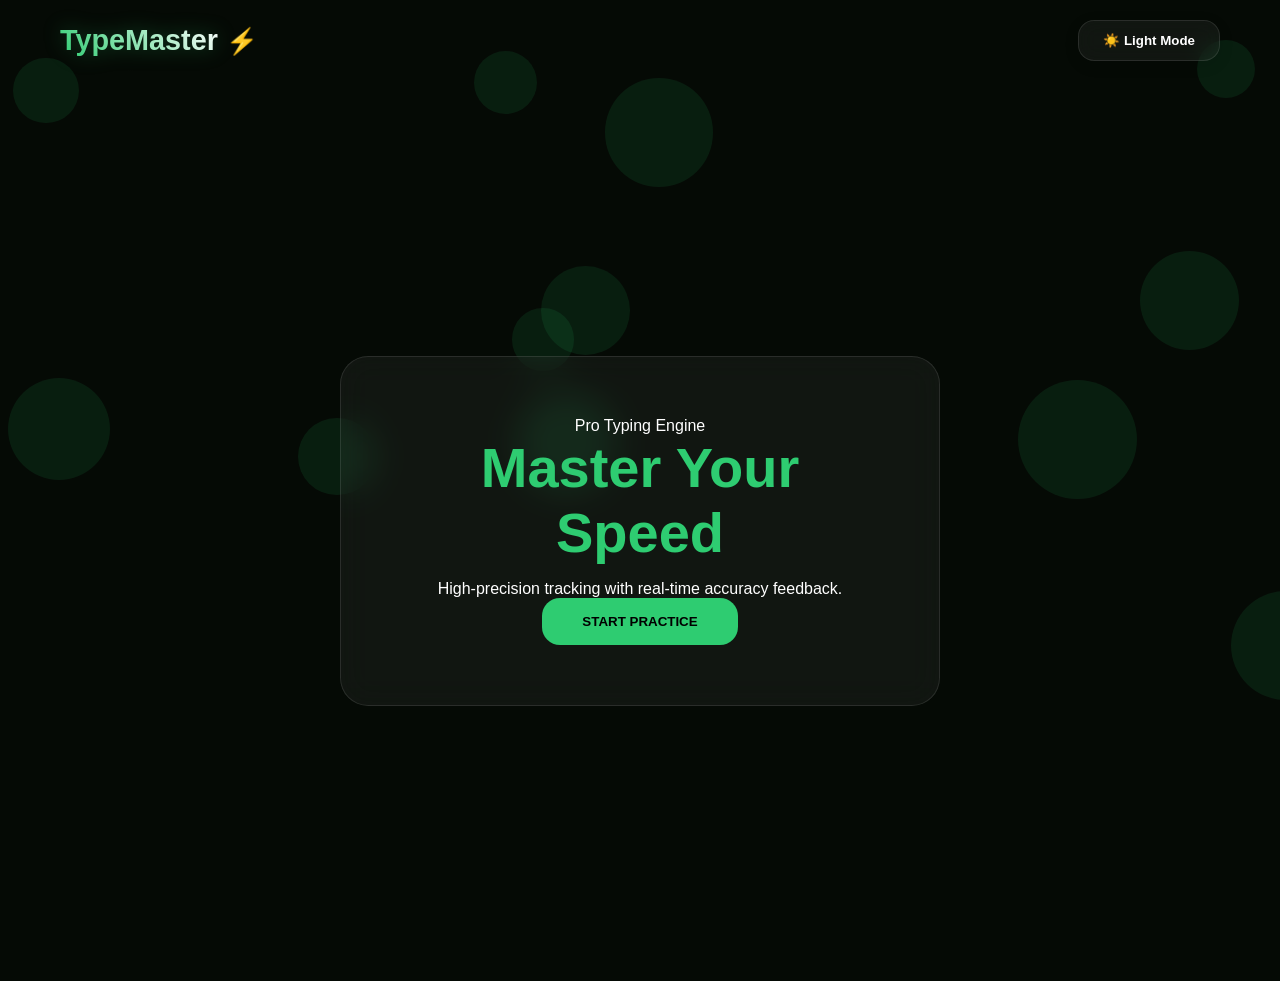
==== index.html @ 05d5cebd "Update index.html" ====
<!DOCTYPE html>
<html lang="en">
<head>
    <meta charset="UTF-8">
    <meta name="viewport" content="width=device-width, initial-scale=1.0">
    <title>TypeMaster | Pro Typing</title>
    <link rel="stylesheet" href="style.css">
</head>
<body class="dark-mode">
    <div class="bubble-container" id="bubbles"></div>

    <audio id="key-sound" src="https://cdn.pixabay.com/audio/2022/03/15/audio_731385a430.mp3"></audio>
    <audio id="success-sound" src="https://cdn.pixabay.com/audio/2021/08/04/audio_0625c1539c.mp3"></audio>

    <nav class="glass-nav">
        <div class="logo-container">
            <span class="logo-text">TypeMaster</span>
            <span class="logo-bolt">⚡</span>
        </div>
        <button id="theme-toggle" class="theme-btn-styled">☀️ Light Mode</button>
    </nav>

    <main id="dashboard" class="page active">
        <section class="hero-container">
            <div class="glass-card hero-card">
                <span class="badge">Pro Typing Engine</span>
                <h1>Master Your Speed</h1>
                <p>High-precision tracking with real-time accuracy feedback.</p>
                <button class="btn-primary" onclick="navigateTo('practice')">Start Practice</button>
            </div>
        </section>
    </main>

    <main id="practice" class="page">
        <div class="practice-container">
            <div class="stats-grid">
                <div class="glass-card stat-tile"><span class="label">TIME</span><span id="timer" class="value">0</span></div>
                <div class="glass-card stat-tile"><span class="label">WPM</span><span id="wpm" class="value">0</span></div>
                <div class="glass-card stat-tile"><span class="label">ACCURACY</span><span id="accuracy" class="value">100</span><small>%</small></div>
            </div>
            <div class="glass-card main-typing-box">
                <div id="text-display" class="sentence-display"></div>
                <div class="input-wrapper">
                    <input type="text" id="typing-input" placeholder="Type here and press Enter to finish..." autocomplete="off">
                </div>
            </div>
            <button class="btn-ghost" onclick="navigateTo('dashboard')">Exit to Dashboard</button>
        </div>
    </main>

    <div id="modal-overlay" class="modal hidden">
        <div class="glass-card modal-box">
            <h2>🏆 Performance</h2>
            <div id="final-results" class="results-content"></div>
            <button class="btn-primary" onclick="resetTest()">Try Again</button>
            <button class="btn-primary btn-alt" onclick="navigateTo('dashboard')">Back to Dashboard</button>
        </div>
    </div>

    <script src="script.js"></script>
</body>
</html>
---- style.css ----
/* --- THEME SYSTEM --- */
body.dark-mode {
    --bg: #050a05; --accent: #2ecc71; --text: #ffffff;
    --glass: rgba(255, 255, 255, 0.05); --glass-border: rgba(255, 255, 255, 0.1);
}
body.light-mode {
    --bg: #f8f9fa; --accent: #f39c12; --text: #2c3e50;
    --glass: rgba(0, 0, 0, 0.03); --glass-border: rgba(0, 0, 0, 0.08);
}

* { box-sizing: border-box; margin: 0; padding: 0; font-family: 'Inter', sans-serif; transition: 0.3s ease; }
body { background: var(--bg); color: var(--text); height: 100vh; overflow: hidden; }

/* --- CATCHY LOGO & NAV --- */
.glass-nav {
    display: flex;
    justify-content: space-between; /* This pushes logo left and button right */
    align-items: center;
    padding: 20px 60px;
    z-index: 100;
}

.logo-container {
    display: flex;
    align-items: center;
    gap: 8px;
    cursor: default;
}

.logo-text {
    font-size: 1.8rem;
    font-weight: 900;
    background: linear-gradient(45deg, var(--accent), #fff);
    -webkit-background-clip: text;
    -webkit-text-fill-color: transparent;
    filter: drop-shadow(0 0 10px rgba(46, 204, 113, 0.3));
}

.logo-bolt {
    font-size: 1.6rem;
    animation: bolt-glow 2s infinite alternate;
}

@keyframes bolt-glow {
    from { filter: drop-shadow(0 0 2px var(--accent)); transform: scale(1); }
    to { filter: drop-shadow(0 0 12px var(--accent)); transform: scale(1.1); }
}

/* --- THEME BUTTON --- */
.theme-btn-styled {
    background: var(--glass);
    backdrop-filter: blur(10px);
    border: 1px solid var(--glass-border);
    color: var(--text);
    padding: 12px 24px;
    border-radius: 16px;
    font-weight: 700;
    cursor: pointer;
    box-shadow: 0 4px 15px rgba(0,0,0,0.1);
}

.theme-btn-styled:hover { background: var(--glass-border); transform: translateY(-2px); }

/* --- REMAINING GLASSMOPHISM FEATURES (STAY AS IS) --- */
.glass-card { background: var(--glass); backdrop-filter: blur(16px); border: 1px solid var(--glass-border); border-radius: 28px; }
.hero-card { padding: 60px; text-align: center; max-width: 600px; }
.hero-card h1 { font-size: 3.5rem; color: var(--accent); margin-bottom: 15px; }

.page { display: none; height: 100%; width: 100%; align-items: center; justify-content: center; flex-direction: column; }
.page.active { display: flex; }

.practice-container { width: 90%; max-width: 850px; display: flex; flex-direction: column; gap: 24px; }
.stats-grid { display: grid; grid-template-columns: repeat(3, 1fr); gap: 20px; }
.stat-tile { padding: 24px; text-align: center; }
.stat-tile .value { font-size: 2.5rem; font-weight: 900; color: var(--accent); display: block; }

.main-typing-box { padding: 50px; text-align: center; }
.sentence-display { font-size: 1.8rem; margin-bottom: 30px; line-height: 1.4; }
#typing-input { width: 100%; background: rgba(255,255,255,0.05); border: 2px solid var(--glass-border); border-radius: 16px; padding: 18px; color: var(--text); font-size: 1.2rem; text-align: center; outline: none; }

/* Real-time highlighting */
.correct { color: var(--accent) !important; text-shadow: 0 0 8px var(--accent); }
.incorrect { color: #ff4757 !important; text-decoration: underline; background: rgba(255, 71, 87, 0.1); border-radius: 4px; }

.btn-primary { background: var(--accent); color: #000; padding: 16px 40px; border-radius: 18px; border: none; font-weight: 900; cursor: pointer; text-transform: uppercase; }
.btn-primary.btn-alt { background: transparent; border: 2px solid var(--accent); color: var(--text); margin-top: 10px; }
.btn-ghost { background: transparent; color: var(--sub-text); cursor: pointer; margin-top: 15px; }

.bubble { position: absolute; background: var(--accent); opacity: 0.1; border-radius: 50%; animation: float 15s infinite ease-in-out; }
@keyframes float { 0%, 100% { transform: translate(0, 0); } 50% { transform: translate(60px, -60px); } }

.modal { position: fixed; inset: 0; background: rgba(0,0,0,0.85); display: flex; align-items: center; justify-content: center; z-index: 1000; backdrop-filter: blur(12px); }
.hidden { display: none !important; }
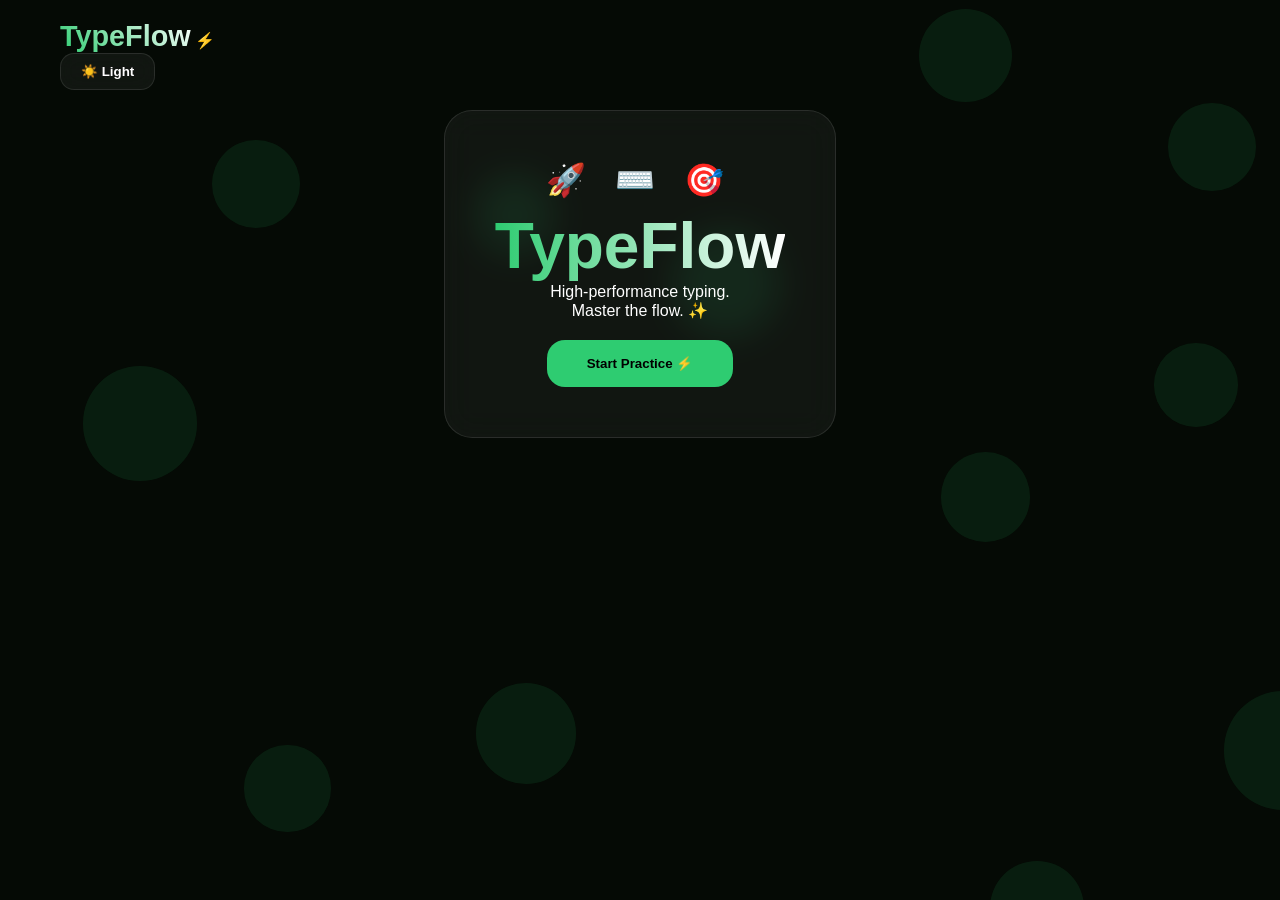
==== commit 622cd5b2: "Update index.html" ====
--- a/index.html
+++ b/index.html
@@ -2,59 +2,65 @@
 <html lang="en">
 <head>
     <meta charset="UTF-8">
-    <meta name="viewport" content="width=device-width, initial-scale=1.0">
-    <title>TypeMaster | Pro Typing</title>
+    <meta name="viewport" content="width=device-width, initial-scale=1.0, maximum-scale=1.0, user-scalable=no">
+    <title>TypeFlow | Responsive Edition</title>
     <link rel="stylesheet" href="style.css">
 </head>
 <body class="dark-mode">
     <div class="bubble-container" id="bubbles"></div>
 
-    <audio id="key-sound" src="https://cdn.pixabay.com/audio/2022/03/15/audio_731385a430.mp3"></audio>
-    <audio id="success-sound" src="https://cdn.pixabay.com/audio/2021/08/04/audio_0625c1539c.mp3"></audio>
-
     <nav class="glass-nav">
-        <div class="logo-container">
-            <span class="logo-text">TypeMaster</span>
-            <span class="logo-bolt">⚡</span>
+        <div class="nav-content">
+            <div class="logo-container">
+                <span class="logo-text">TypeFlow</span>
+                <span class="logo-bolt">⚡</span>
+            </div>
+            <button id="theme-toggle" class="theme-btn-styled">☀️ Light</button>
         </div>
-        <button id="theme-toggle" class="theme-btn-styled">☀️ Light Mode</button>
     </nav>
 
-    <main id="dashboard" class="page active">
-        <section class="hero-container">
-            <div class="glass-card hero-card">
-                <span class="badge">Pro Typing Engine</span>
-                <h1>Master Your Speed</h1>
-                <p>High-precision tracking with real-time accuracy feedback.</p>
-                <button class="btn-primary" onclick="navigateTo('practice')">Start Practice</button>
+    <div class="main-wrapper">
+        <main id="dashboard" class="page active">
+            <div class="hero-card glass-card">
+                <div class="hero-emoji-top">🚀 ⌨️ 🎯</div>
+                <h1 class="gradient-text">TypeFlow</h1>
+                <p class="hero-desc">High-performance typing. <br class="mobile-break"> Master the flow. ✨</p>
+                <button class="btn-primary pulse" onclick="navigateTo('practice')">Start Practice ⚡</button>
             </div>
-        </section>
-    </main>
+        </main>
 
-    <main id="practice" class="page">
-        <div class="practice-container">
-            <div class="stats-grid">
-                <div class="glass-card stat-tile"><span class="label">TIME</span><span id="timer" class="value">0</span></div>
-                <div class="glass-card stat-tile"><span class="label">WPM</span><span id="wpm" class="value">0</span></div>
-                <div class="glass-card stat-tile"><span class="label">ACCURACY</span><span id="accuracy" class="value">100</span><small>%</small></div>
-            </div>
-            <div class="glass-card main-typing-box">
-                <div id="text-display" class="sentence-display"></div>
-                <div class="input-wrapper">
-                    <input type="text" id="typing-input" placeholder="Type here and press Enter to finish..." autocomplete="off">
+        <main id="practice" class="page">
+            <div class="practice-layout">
+                <div class="stats-grid">
+                    <div class="glass-card stat-tile hover-glow">
+                        <span class="tile-icon">⏱️</span>
+                        <span class="label">TIME</span>
+                        <span id="timer" class="value">0</span>
+                    </div>
+                    <div class="glass-card stat-tile hover-glow">
+                        <span class="tile-icon">🚀</span>
+                        <span class="label">WPM</span>
+                        <span id="wpm" class="value">0</span>
+                    </div>
+                    <div class="glass-card stat-tile hover-glow">
+                        <span class="tile-icon">🎯</span>
+                        <span class="label">ACC</span>
+                        <span id="accuracy" class="value">100</span>
+                    </div>
+                </div>
+
+                <div class="glass-card main-typing-box">
+                    <div id="text-display" class="sentence-display"></div>
+                    <input type="text" id="typing-input" placeholder="Tap to type..." autocomplete="off">
+                </div>
+                
+                <div class="action-footer">
+                    <button class="glass-card exit-tile hover-glow" onclick="navigateTo('dashboard')">
+                        Exit 🏠
+                    </button>
                 </div>
             </div>
-            <button class="btn-ghost" onclick="navigateTo('dashboard')">Exit to Dashboard</button>
-        </div>
-    </main>
-
-    <div id="modal-overlay" class="modal hidden">
-        <div class="glass-card modal-box">
-            <h2>🏆 Performance</h2>
-            <div id="final-results" class="results-content"></div>
-            <button class="btn-primary" onclick="resetTest()">Try Again</button>
-            <button class="btn-primary btn-alt" onclick="navigateTo('dashboard')">Back to Dashboard</button>
-        </div>
+        </main>
     </div>
 
     <script src="script.js"></script>
--- a/style.css
+++ b/style.css
@@ -2,92 +2,133 @@
 body.dark-mode {
     --bg: #050a05; --accent: #2ecc71; --text: #ffffff;
     --glass: rgba(255, 255, 255, 0.05); --glass-border: rgba(255, 255, 255, 0.1);
+    --sub-text: rgba(255, 255, 255, 0.6);
 }
 body.light-mode {
     --bg: #f8f9fa; --accent: #f39c12; --text: #2c3e50;
     --glass: rgba(0, 0, 0, 0.03); --glass-border: rgba(0, 0, 0, 0.08);
+    --sub-text: rgba(0, 0, 0, 0.5);
 }
 
 * { box-sizing: border-box; margin: 0; padding: 0; font-family: 'Inter', sans-serif; transition: 0.3s ease; }
 body { background: var(--bg); color: var(--text); height: 100vh; overflow: hidden; }
 
-/* --- CATCHY LOGO & NAV --- */
+/* --- NAV & LOGO --- */
 .glass-nav {
-    display: flex;
-    justify-content: space-between; /* This pushes logo left and button right */
-    align-items: center;
-    padding: 20px 60px;
-    z-index: 100;
+    display: flex; justify-content: space-between; align-items: center;
+    padding: 20px 60px; z-index: 100;
+}
+.logo-text {
+    font-size: 1.8rem; font-weight: 900;
+    background: linear-gradient(45deg, var(--accent), #fff);
+    -webkit-background-clip: text; -webkit-text-fill-color: transparent;
+}
+.theme-btn-styled {
+    background: var(--glass); backdrop-filter: blur(10px);
+    border: 1px solid var(--glass-border); color: var(--text);
+    padding: 10px 20px; border-radius: 14px; cursor: pointer; font-weight: 700;
 }
 
-.logo-container {
-    display: flex;
-    align-items: center;
-    gap: 8px;
-    cursor: default;
+/* --- DASHBOARD HERO --- */
+.hero-container { display: flex; justify-content: center; align-items: center; height: 80vh; }
+.hero-card { padding: 50px; text-align: center; max-width: 650px; }
+.hero-emoji-top { font-size: 2rem; margin-bottom: 10px; letter-spacing: 10px; }
+.gradient-text {
+    font-size: 4rem; font-weight: 900; background: linear-gradient(to right, var(--accent), #fff, var(--accent));
+    background-size: 200% auto; -webkit-background-clip: text; -webkit-text-fill-color: transparent;
+    animation: shine 3s linear infinite;
+}
+@keyframes shine { to { background-position: 200% center; } }
+
+/* --- GLASS TILES --- */
+.glass-card { 
+    background: var(--glass); backdrop-filter: blur(16px); 
+    border: 1px solid var(--glass-border); border-radius: 28px; 
+}
+.stat-tile { padding: 25px; text-align: center; transition: 0.4s; }
+.hover-glow:hover {
+    transform: translateY(-8px); border-color: var(--accent);
+    box-shadow: 0 10px 30px rgba(46, 204, 113, 0.2);
+}
+.tile-icon { font-size: 1.5rem; display: block; margin-bottom: 5px; }
+.label { font-size: 0.7rem; letter-spacing: 1px; color: var(--sub-text); font-weight: 700; }
+.value { font-size: 2.2rem; font-weight: 900; color: var(--accent); display: block; }
+
+/* --- PRACTICE LAYOUT --- */
+.page { display: none; height: 100%; width: 100%; align-items: center; justify-content: center; flex-direction: column; }
+.page.active { display: flex; }
+.practice-container { width: 90%; max-width: 850px; display: flex; flex-direction: column; gap: 24px; }
+.stats-grid { display: grid; grid-template-columns: repeat(3, 1fr); gap: 20px; }
+
+.main-typing-box { padding: 40px; text-align: center; }
+.sentence-display { font-size: 1.8rem; margin-bottom: 25px; line-height: 1.4; }
+#typing-input {
+    width: 100%; background: rgba(255,255,255,0.05); border: 2px solid var(--glass-border);
+    border-radius: 16px; padding: 15px; color: var(--text); font-size: 1.2rem; text-align: center; outline: none;
 }
 
-.logo-text {
-    font-size: 1.8rem;
-    font-weight: 900;
-    background: linear-gradient(45deg, var(--accent), #fff);
-    -webkit-background-clip: text;
-    -webkit-text-fill-color: transparent;
-    filter: drop-shadow(0 0 10px rgba(46, 204, 113, 0.3));
+/* --- HIGHLIGHTING --- */
+.correct { color: var(--accent) !important; text-shadow: 0 0 8px var(--accent); }
+.incorrect { color: #ff4757 !important; text-decoration: underline; background: rgba(255, 71, 87, 0.1); }
+
+/* --- BUTTONS --- */
+.btn-primary { 
+    background: var(--accent); color: #000; padding: 16px 40px; border-radius: 18px; 
+    border: none; font-weight: 900; cursor: pointer; margin-top: 20px;
+}
+.pulse { animation: pulse-animation 2s infinite; }
+@keyframes pulse-animation {
+    0% { box-shadow: 0 0 0 0px rgba(46, 204, 113, 0.4); }
+    70% { box-shadow: 0 0 0 15px rgba(46, 204, 113, 0); }
 }
 
-.logo-bolt {
-    font-size: 1.6rem;
-    animation: bolt-glow 2s infinite alternate;
+/* --- MODAL --- */
+.modal { position: fixed; inset: 0; background: rgba(0,0,0,0.85); display: flex; align-items: center; justify-content: center; z-index: 1000; backdrop-filter: blur(10px); }
+.modal-box { padding: 40px; text-align: center; max-width: 450px; width: 90%; }
+.hidden { display: none !important; }
+
+/* --- BUBBLES --- */
+.bubble-container { position: fixed; inset: 0; z-index: -1; }
+.bubble { position: absolute; background: var(--accent); opacity: 0.1; border-radius: 50%; animation: float 15s infinite ease-in-out; }
+@keyframes float { 0%, 100% { transform: translate(0, 0); } 50% { transform: translate(40px, -40px); } }
+/* Add this at the end of style.css */
+.exit-container {
+    width: 100%;
+    display: flex;
+    justify-content: center;
+    margin-top: 30px;
 }
 
-@keyframes bolt-glow {
-    from { filter: drop-shadow(0 0 2px var(--accent)); transform: scale(1); }
-    to { filter: drop-shadow(0 0 12px var(--accent)); transform: scale(1.1); }
+/* --- UPDATED EXIT BUTTON TILE --- */
+.exit-container {
+    width: 100%;
+    display: flex;
+    justify-content: center;
+    margin-top: 40px; 
+    padding-bottom: 50px; 
 }
 
-/* --- THEME BUTTON --- */
-.theme-btn-styled {
-    background: var(--glass);
-    backdrop-filter: blur(10px);
-    border: 1px solid var(--glass-border);
-    color: var(--text);
-    padding: 12px 24px;
-    border-radius: 16px;
+.exit-tile {
+    /* Brighter glass to stand out against bubbles */
+    background: rgba(255, 255, 255, 0.1) !important; 
+    backdrop-filter: blur(15px);
+    border: 1px solid rgba(255, 255, 255, 0.2);
+    border-radius: 20px;
+    padding: 15px 40px;
+    
+    /* FIX: Make text bright white and visible */
+    color: #ffffff !important; 
+    font-size: 1.1rem;
     font-weight: 700;
+    
     cursor: pointer;
-    box-shadow: 0 4px 15px rgba(0,0,0,0.1);
+    transition: all 0.3s ease;
+    box-shadow: 0 4px 15px rgba(0, 0, 0, 0.3);
 }
 
-.theme-btn-styled:hover { background: var(--glass-border); transform: translateY(-2px); }
-
-/* --- REMAINING GLASSMOPHISM FEATURES (STAY AS IS) --- */
-.glass-card { background: var(--glass); backdrop-filter: blur(16px); border: 1px solid var(--glass-border); border-radius: 28px; }
-.hero-card { padding: 60px; text-align: center; max-width: 600px; }
-.hero-card h1 { font-size: 3.5rem; color: var(--accent); margin-bottom: 15px; }
-
-.page { display: none; height: 100%; width: 100%; align-items: center; justify-content: center; flex-direction: column; }
-.page.active { display: flex; }
-
-.practice-container { width: 90%; max-width: 850px; display: flex; flex-direction: column; gap: 24px; }
-.stats-grid { display: grid; grid-template-columns: repeat(3, 1fr); gap: 20px; }
-.stat-tile { padding: 24px; text-align: center; }
-.stat-tile .value { font-size: 2.5rem; font-weight: 900; color: var(--accent); display: block; }
-
-.main-typing-box { padding: 50px; text-align: center; }
-.sentence-display { font-size: 1.8rem; margin-bottom: 30px; line-height: 1.4; }
-#typing-input { width: 100%; background: rgba(255,255,255,0.05); border: 2px solid var(--glass-border); border-radius: 16px; padding: 18px; color: var(--text); font-size: 1.2rem; text-align: center; outline: none; }
-
-/* Real-time highlighting */
-.correct { color: var(--accent) !important; text-shadow: 0 0 8px var(--accent); }
-.incorrect { color: #ff4757 !important; text-decoration: underline; background: rgba(255, 71, 87, 0.1); border-radius: 4px; }
-
-.btn-primary { background: var(--accent); color: #000; padding: 16px 40px; border-radius: 18px; border: none; font-weight: 900; cursor: pointer; text-transform: uppercase; }
-.btn-primary.btn-alt { background: transparent; border: 2px solid var(--accent); color: var(--text); margin-top: 10px; }
-.btn-ghost { background: transparent; color: var(--sub-text); cursor: pointer; margin-top: 15px; }
-
-.bubble { position: absolute; background: var(--accent); opacity: 0.1; border-radius: 50%; animation: float 15s infinite ease-in-out; }
-@keyframes float { 0%, 100% { transform: translate(0, 0); } 50% { transform: translate(60px, -60px); } }
-
-.modal { position: fixed; inset: 0; background: rgba(0,0,0,0.85); display: flex; align-items: center; justify-content: center; z-index: 1000; backdrop-filter: blur(12px); }
-.hidden { display: none !important; }
+.exit-tile:hover {
+    transform: translateY(-5px);
+    background: rgba(255, 255, 255, 0.2) !important;
+    border-color: #2ecc71; /* Matches your green accent */
+    box-shadow: 0 8px 25px rgba(46, 204, 113, 0.4);
+}
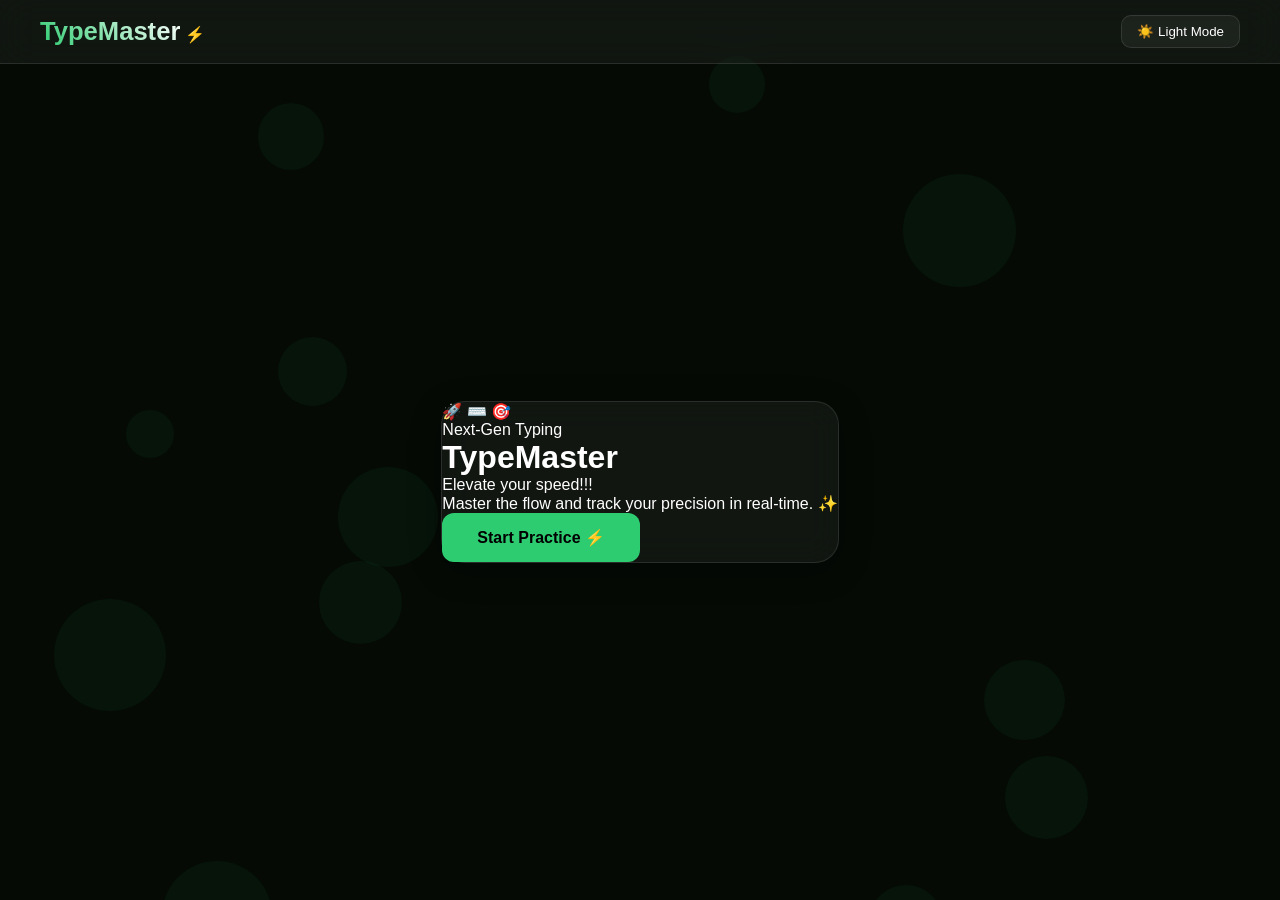
==== commit c732a86d: "Update index.html" ====
--- a/index.html
+++ b/index.html
@@ -3,19 +3,22 @@
 <head>
     <meta charset="UTF-8">
     <meta name="viewport" content="width=device-width, initial-scale=1.0, maximum-scale=1.0, user-scalable=no">
-    <title>TypeFlow | Responsive Edition</title>
+    <title>TypeMaster ⚡ | Precision Glass</title>
     <link rel="stylesheet" href="style.css">
 </head>
 <body class="dark-mode">
     <div class="bubble-container" id="bubbles"></div>
 
+    <audio id="key-sound" src="https://cdn.pixabay.com/audio/2022/03/15/audio_731385a430.mp3"></audio>
+    <audio id="success-sound" src="https://cdn.pixabay.com/audio/2021/08/04/audio_0625c1539c.mp3"></audio>
+
     <nav class="glass-nav">
         <div class="nav-content">
             <div class="logo-container">
-                <span class="logo-text">TypeFlow</span>
+                <span class="logo-text">TypeMaster</span>
                 <span class="logo-bolt">⚡</span>
             </div>
-            <button id="theme-toggle" class="theme-btn-styled">☀️ Light</button>
+            <button id="theme-toggle" class="theme-btn-styled">☀️ Light Mode</button>
         </div>
     </nav>
 
@@ -23,46 +26,64 @@
         <main id="dashboard" class="page active">
             <div class="hero-card glass-card">
                 <div class="hero-emoji-top">🚀 ⌨️ 🎯</div>
-                <h1 class="gradient-text">TypeFlow</h1>
-                <p class="hero-desc">High-performance typing. <br class="mobile-break"> Master the flow. ✨</p>
-                <button class="btn-primary pulse" onclick="navigateTo('practice')">Start Practice ⚡</button>
+                <p class="hero-sub">Next-Gen Typing</p>
+                <h1 class="hero-title">TypeMaster</h1>
+                <p class="hero-tagline">Elevate your speed!!!</p>
+                <p class="hero-desc">Master the flow and track your precision in real-time. ✨</p>
+                <button class="btn-primary" onclick="navigateTo('practice')">Start Practice ⚡</button>
             </div>
         </main>
 
         <main id="practice" class="page">
             <div class="practice-layout">
                 <div class="stats-grid">
-                    <div class="glass-card stat-tile hover-glow">
+                    <div class="glass-card stat-tile">
                         <span class="tile-icon">⏱️</span>
                         <span class="label">TIME</span>
                         <span id="timer" class="value">0</span>
                     </div>
-                    <div class="glass-card stat-tile hover-glow">
+                    <div class="glass-card stat-tile">
                         <span class="tile-icon">🚀</span>
                         <span class="label">WPM</span>
                         <span id="wpm" class="value">0</span>
                     </div>
-                    <div class="glass-card stat-tile hover-glow">
+                    <div class="glass-card stat-tile">
                         <span class="tile-icon">🎯</span>
-                        <span class="label">ACC</span>
-                        <span id="accuracy" class="value">100</span>
+                        <span class="label">ACCURACY</span>
+                        <div class="acc-wrapper">
+                            <span id="accuracy" class="value">100</span>
+                            <span class="unit">%</span>
+                        </div>
                     </div>
                 </div>
 
                 <div class="glass-card main-typing-box">
                     <div id="text-display" class="sentence-display"></div>
-                    <input type="text" id="typing-input" placeholder="Tap to type..." autocomplete="off">
+                    <div class="input-wrapper">
+                        <input type="text" id="typing-input" placeholder="Type and hit Enter to finish..." autocomplete="off">
+                    </div>
                 </div>
                 
-                <div class="action-footer">
-                    <button class="glass-card exit-tile hover-glow" onclick="navigateTo('dashboard')">
-                        Exit 🏠
+                <div class="exit-container">
+                    <button class="exit-tile" onclick="navigateTo('dashboard')">
+                        Exit to Dashboard 🏠
                     </button>
                 </div>
             </div>
         </main>
     </div>
 
+    <div id="modal-overlay" class="modal hidden">
+        <div class="glass-card modal-box">
+            <h2>🏆 Results</h2>
+            <div id="final-results"></div>
+            <div class="modal-actions">
+                <button class="btn-primary" onclick="resetTest()">Try Again</button>
+                <button class="btn-primary btn-alt" onclick="navigateTo('dashboard')">Home</button>
+            </div>
+        </div>
+    </div>
+
     <script src="script.js"></script>
 </body>
 </html>
--- a/style.css
+++ b/style.css
@@ -1,97 +1,111 @@
-/* --- THEME SYSTEM --- */
-body.dark-mode {
-    --bg: #050a05; --accent: #2ecc71; --text: #ffffff;
-    --glass: rgba(255, 255, 255, 0.05); --glass-border: rgba(255, 255, 255, 0.1);
-    --sub-text: rgba(255, 255, 255, 0.6);
-}
-body.light-mode {
-    --bg: #f8f9fa; --accent: #f39c12; --text: #2c3e50;
-    --glass: rgba(0, 0, 0, 0.03); --glass-border: rgba(0, 0, 0, 0.08);
-    --sub-text: rgba(0, 0, 0, 0.5);
+:root {
+    --accent: #2ecc71;
+    --bg-dark: #050a05;
+    --text-bright: #ffffff;
+    --glass-bg: rgba(255, 255, 255, 0.05);
+    --glass-border: rgba(255, 255, 255, 0.1);
 }
 
-* { box-sizing: border-box; margin: 0; padding: 0; font-family: 'Inter', sans-serif; transition: 0.3s ease; }
-body { background: var(--bg); color: var(--text); height: 100vh; overflow: hidden; }
-
-/* --- NAV & LOGO --- */
-.glass-nav {
-    display: flex; justify-content: space-between; align-items: center;
-    padding: 20px 60px; z-index: 100;
-}
-.logo-text {
-    font-size: 1.8rem; font-weight: 900;
-    background: linear-gradient(45deg, var(--accent), #fff);
-    -webkit-background-clip: text; -webkit-text-fill-color: transparent;
-}
-.theme-btn-styled {
-    background: var(--glass); backdrop-filter: blur(10px);
-    border: 1px solid var(--glass-border); color: var(--text);
-    padding: 10px 20px; border-radius: 14px; cursor: pointer; font-weight: 700;
+body.light-mode {
+    --accent: #e67e22;
+    --bg-dark: #f0f2f5;
+    --text-bright: #1a1a1b;
+    --glass-bg: rgba(255, 255, 255, 0.7);
+    --glass-border: rgba(0, 0, 0, 0.1);
 }
 
-/* --- DASHBOARD HERO --- */
-.hero-container { display: flex; justify-content: center; align-items: center; height: 80vh; }
-.hero-card { padding: 50px; text-align: center; max-width: 650px; }
-.hero-emoji-top { font-size: 2rem; margin-bottom: 10px; letter-spacing: 10px; }
-.gradient-text {
-    font-size: 4rem; font-weight: 900; background: linear-gradient(to right, var(--accent), #fff, var(--accent));
-    background-size: 200% auto; -webkit-background-clip: text; -webkit-text-fill-color: transparent;
-    animation: shine 3s linear infinite;
-}
-@keyframes shine { to { background-position: 200% center; } }
+* { box-sizing: border-box; margin: 0; padding: 0; font-family: 'Inter', sans-serif; }
+body { background: var(--bg-dark); color: var(--text-bright); height: 100vh; overflow: hidden; display: flex; flex-direction: column; transition: 0.3s; }
 
-/* --- GLASS TILES --- */
-.glass-card { 
-    background: var(--glass); backdrop-filter: blur(16px); 
-    border: 1px solid var(--glass-border); border-radius: 28px; 
-}
-.stat-tile { padding: 25px; text-align: center; transition: 0.4s; }
-.hover-glow:hover {
-    transform: translateY(-8px); border-color: var(--accent);
-    box-shadow: 0 10px 30px rgba(46, 204, 113, 0.2);
-}
-.tile-icon { font-size: 1.5rem; display: block; margin-bottom: 5px; }
-.label { font-size: 0.7rem; letter-spacing: 1px; color: var(--sub-text); font-weight: 700; }
-.value { font-size: 2.2rem; font-weight: 900; color: var(--accent); display: block; }
+/* NAV */
+.glass-nav { padding: 15px 30px; background: var(--glass-bg); backdrop-filter: blur(20px); border-bottom: 1px solid var(--glass-border); z-index: 100; }
+.nav-content { max-width: 1200px; margin: 0 auto; display: flex; justify-content: space-between; align-items: center; }
+.logo-text { font-size: 1.6rem; font-weight: 900; background: linear-gradient(45deg, var(--accent), #fff); -webkit-background-clip: text; -webkit-text-fill-color: transparent; }
+.theme-btn-styled { background: var(--glass-bg); border: 1px solid var(--glass-border); color: var(--text-bright); padding: 8px 15px; border-radius: 10px; cursor: pointer; }
 
-/* --- PRACTICE LAYOUT --- */
-.page { display: none; height: 100%; width: 100%; align-items: center; justify-content: center; flex-direction: column; }
-.page.active { display: flex; }
-.practice-container { width: 90%; max-width: 850px; display: flex; flex-direction: column; gap: 24px; }
-.stats-grid { display: grid; grid-template-columns: repeat(3, 1fr); gap: 20px; }
+/* LAYOUT */
+.main-wrapper { flex: 1; display: flex; align-items: center; justify-content: center; padding: 20px; position: relative; }
+.page { display: none; width: 100%; max-width: 900px; animation: fadeIn 0.4s ease; }
+.page.active { display: flex; flex-direction: column; align-items: center; }
 
-.main-typing-box { padding: 40px; text-align: center; }
-.sentence-display { font-size: 1.8rem; margin-bottom: 25px; line-height: 1.4; }
-#typing-input {
-    width: 100%; background: rgba(255,255,255,0.05); border: 2px solid var(--glass-border);
-    border-radius: 16px; padding: 15px; color: var(--text); font-size: 1.2rem; text-align: center; outline: none;
+/* GLASS CARDS */
+.glass-card { background: var(--glass-bg); backdrop-filter: blur(16px); border: 1px solid var(--glass-border); border-radius: 24px; box-shadow: 0 8px 32px rgba(0,0,0,0.3); }
+.stats-grid { display: grid; grid-template-columns: repeat(3, 1fr); gap: 15px; width: 100%; }
+.stat-tile { padding: 20px; text-align: center; }
+.value { font-size: 2rem; font-weight: 900; color: var(--accent); display: block; }
+.label { font-size: 0.7rem; font-weight: 700; opacity: 0.6; text-transform: uppercase; }
+
+/* TYPING AREA */
+.main-typing-box { padding: 40px; width: 100%; min-height: 220px; text-align: center; display: flex; flex-direction: column; justify-content: center; }
+.sentence-display { font-size: 1.6rem; line-height: 1.5; margin-bottom: 25px; color: rgba(255,255,255,0.3); }
+.sentence-display span.correct { color: var(--accent) !important; text-shadow: 0 0 10px var(--accent); }
+.sentence-display span.incorrect { color: #ff4757 !important; background: rgba(255, 71, 87, 0.2); border-radius: 4px; }
+#typing-input { width: 100%; background: rgba(255,255,255,0.05); border: 1px solid var(--glass-border); border-radius: 12px; padding: 15px; color: var(--text-bright); text-align: center; outline: none; font-size: 1.2rem; }
+
+/* EXIT TILE */
+.exit-container { width: 100%; display: flex; justify-content: center; margin-top: 20px; }
+.exit-tile { padding: 12px 35px; border-radius: 15px; cursor: pointer; font-weight: 700; color: #ffffff !important; background: rgba(255, 255, 255, 0.1) !important; border: 1px solid var(--glass-border); }
+.hover-glow:hover { transform: translateY(-5px); border-color: var(--accent); box-shadow: 0 10px 20px rgba(46, 204, 113, 0.3); }
+
+/* MODAL & SUCCESS */
+.modal { position: fixed; inset: 0; background: rgba(0,0,0,0.8); display: flex; align-items: center; justify-content: center; z-index: 1000; backdrop-filter: blur(10px); }
+.modal-box { padding: 40px; text-align: center; max-width: 400px; width: 90%; }
+.hidden { display: none !important; }
+.result-wpm { font-size: 3.5rem; color: var(--accent); font-weight: 900; margin: 10px 0; }
+.modal-actions { display: flex; gap: 10px; justify-content: center; margin-top: 20px; }
+.btn-alt { background: rgba(255,255,255,0.1) !important; color: white !important; }
+
+/* HERO */
+.gradient-text { font-size: 3.5rem; font-weight: 900; background: linear-gradient(45deg, var(--accent), #fff); -webkit-background-clip: text; -webkit-text-fill-color: transparent; }
+.btn-primary { background: var(--accent); color: #000; padding: 15px 35px; border-radius: 12px; border: none; font-weight: 800; cursor: pointer; font-size: 1rem; }
+.pulse { animation: pulse-anim 2s infinite; }
+
+/* RESPONSIVE */
+@media (max-width: 768px) {
+    .gradient-text { font-size: 2.5rem; }
+    .main-typing-box { padding: 25px; }
+    .sentence-display { font-size: 1.2rem; }
+    .stat-tile .value { font-size: 1.4rem; }
 }
 
-/* --- HIGHLIGHTING --- */
-.correct { color: var(--accent) !important; text-shadow: 0 0 8px var(--accent); }
-.incorrect { color: #ff4757 !important; text-decoration: underline; background: rgba(255, 71, 87, 0.1); }
+@keyframes fadeIn { from { opacity: 0; transform: translateY(10px); } to { opacity: 1; transform: translateY(0); } }
+@keyframes pulse-anim { 0% { box-shadow: 0 0 0 0px rgba(46, 204, 113, 0.4); } 70% { box-shadow: 0 0 0 15px rgba(46, 204, 113, 0); } }
 
-/* --- BUTTONS --- */
-.btn-primary { 
-    background: var(--accent); color: #000; padding: 16px 40px; border-radius: 18px; 
-    border: none; font-weight: 900; cursor: pointer; margin-top: 20px;
-}
-.pulse { animation: pulse-animation 2s infinite; }
-@keyframes pulse-animation {
-    0% { box-shadow: 0 0 0 0px rgba(46, 204, 113, 0.4); }
-    70% { box-shadow: 0 0 0 15px rgba(46, 204, 113, 0); }
+/* BUBBLES */
+.bubble-container { position: fixed; inset: 0; z-index: -1; pointer-events: none; }
+.bubble { position: absolute; background: var(--accent); opacity: 0.05; border-radius: 50%; animation: float 15s infinite ease-in-out; }
+@keyframes float { 0%, 100% { transform: translateY(0); } 50% { transform: translateY(-40px); } }
+
+/* --- THE ALIGNMENT & VISIBILITY FIXES --- */
+
+/* Centers the entire content block in the middle of the screen */
+.main-wrapper {
+    flex: 1;
+    display: flex;
+    justify-content: center;
+    align-items: center; 
+    width: 100%;
+    padding: 20px;
 }
 
-/* --- MODAL --- */
-.modal { position: fixed; inset: 0; background: rgba(0,0,0,0.85); display: flex; align-items: center; justify-content: center; z-index: 1000; backdrop-filter: blur(10px); }
-.modal-box { padding: 40px; text-align: center; max-width: 450px; width: 90%; }
-.hidden { display: none !important; }
+/* Forces all stats tiles to be the exact same height and center their content */
+.stats-grid {
+    display: grid;
+    grid-template-columns: repeat(3, 1fr);
+    gap: 20px;
+    width: 100%;
+}
 
-/* --- BUBBLES --- */
-.bubble-container { position: fixed; inset: 0; z-index: -1; }
-.bubble { position: absolute; background: var(--accent); opacity: 0.1; border-radius: 50%; animation: float 15s infinite ease-in-out; }
-@keyframes float { 0%, 100% { transform: translate(0, 0); } 50% { transform: translate(40px, -40px); } }
-/* Add this at the end of style.css */
+.stat-tile {
+    display: flex;
+    flex-direction: column;
+    align-items: center;
+    justify-content: center;
+    padding: 25px 10px;
+    min-height: 120px; /* Prevents jagginess */
+}
+
+/* Fixes the "Exit" button looks and centering */
 .exit-container {
     width: 100%;
     display: flex;
@@ -99,36 +113,26 @@
     margin-top: 30px;
 }
 
-/* --- UPDATED EXIT BUTTON TILE --- */
-.exit-container {
+.exit-tile {
+    min-width: 240px;
+    padding: 14px 30px;
+    background: rgba(255, 255, 255, 0.1) !important;
+    border: 1px solid rgba(255, 255, 255, 0.2);
+    border-radius: 50px;
+    color: #ffffff !important; /* Visible text */
+    font-weight: 700;
+    cursor: pointer;
+    display: flex;
+    align-items: center;
+    justify-content: center;
+}
+
+/* Fixes the typing box layout */
+.main-typing-box {
     width: 100%;
     display: flex;
-    justify-content: center;
-    margin-top: 40px; 
-    padding-bottom: 50px; 
+    flex-direction: column;
+    align-items: center;
+    padding: 50px 30px;
+    margin-top: 20px;
 }
-
-.exit-tile {
-    /* Brighter glass to stand out against bubbles */
-    background: rgba(255, 255, 255, 0.1) !important; 
-    backdrop-filter: blur(15px);
-    border: 1px solid rgba(255, 255, 255, 0.2);
-    border-radius: 20px;
-    padding: 15px 40px;
-    
-    /* FIX: Make text bright white and visible */
-    color: #ffffff !important; 
-    font-size: 1.1rem;
-    font-weight: 700;
-    
-    cursor: pointer;
-    transition: all 0.3s ease;
-    box-shadow: 0 4px 15px rgba(0, 0, 0, 0.3);
-}
-
-.exit-tile:hover {
-    transform: translateY(-5px);
-    background: rgba(255, 255, 255, 0.2) !important;
-    border-color: #2ecc71; /* Matches your green accent */
-    box-shadow: 0 8px 25px rgba(46, 204, 113, 0.4);
-}
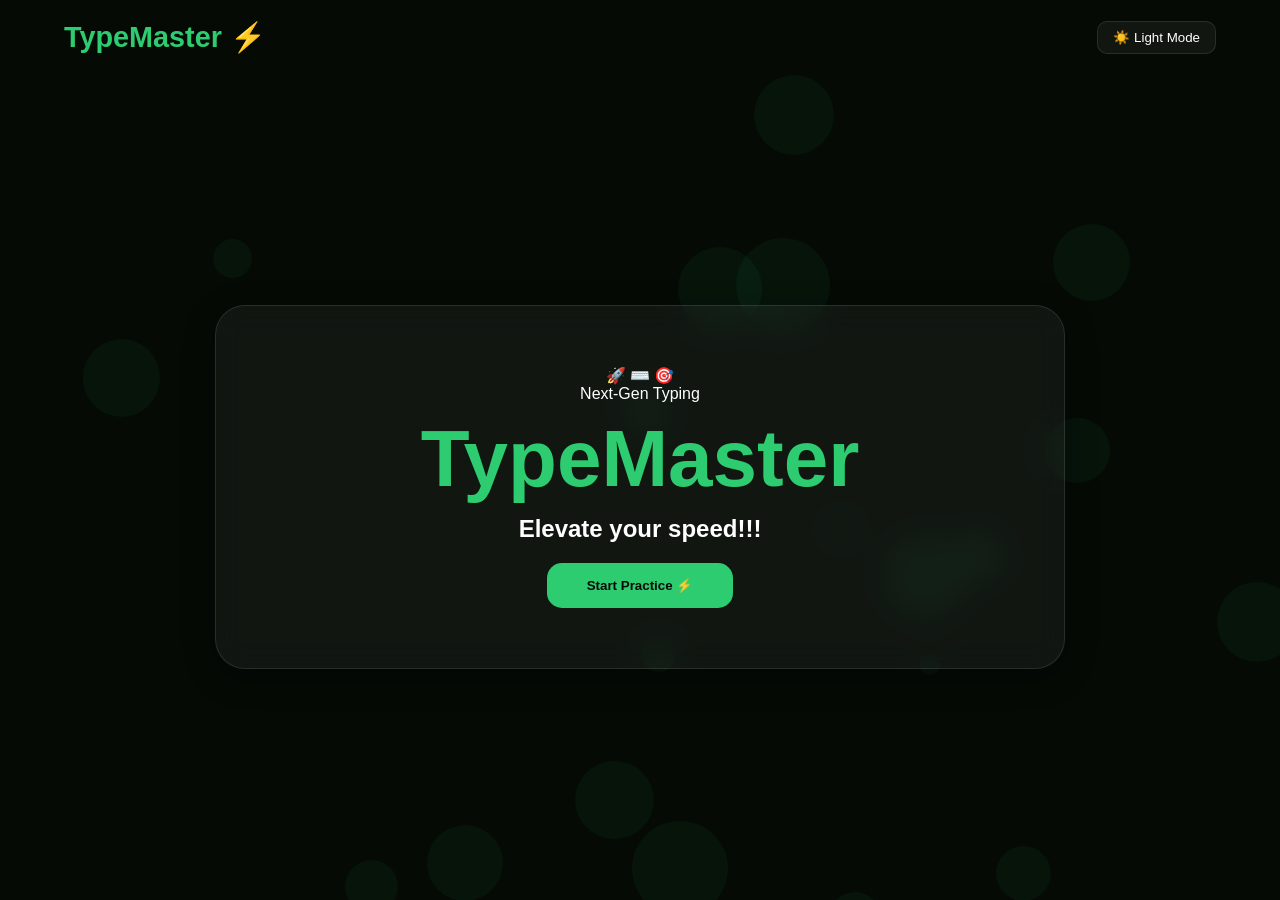
==== commit 743bdf1d: "Update index.html" ====
--- a/index.html
+++ b/index.html
@@ -2,12 +2,12 @@
 <html lang="en">
 <head>
     <meta charset="UTF-8">
-    <meta name="viewport" content="width=device-width, initial-scale=1.0, maximum-scale=1.0, user-scalable=no">
-    <title>TypeMaster ⚡ | Precision Glass</title>
+    <meta name="viewport" content="width=device-width, initial-scale=1.0">
+    <title>TypeMaster</title>
     <link rel="stylesheet" href="style.css">
 </head>
 <body class="dark-mode">
-    <div class="bubble-container" id="bubbles"></div>
+    <div id="bubbles" class="bubble-container"></div>
 
     <audio id="key-sound" src="https://cdn.pixabay.com/audio/2022/03/15/audio_731385a430.mp3"></audio>
     <audio id="success-sound" src="https://cdn.pixabay.com/audio/2021/08/04/audio_0625c1539c.mp3"></audio>
@@ -15,8 +15,7 @@
     <nav class="glass-nav">
         <div class="nav-content">
             <div class="logo-container">
-                <span class="logo-text">TypeMaster</span>
-                <span class="logo-bolt">⚡</span>
+                <span class="logo-text">TypeMaster ⚡</span>
             </div>
             <button id="theme-toggle" class="theme-btn-styled">☀️ Light Mode</button>
         </div>
@@ -29,7 +28,6 @@
                 <p class="hero-sub">Next-Gen Typing</p>
                 <h1 class="hero-title">TypeMaster</h1>
                 <p class="hero-tagline">Elevate your speed!!!</p>
-                <p class="hero-desc">Master the flow and track your precision in real-time. ✨</p>
                 <button class="btn-primary" onclick="navigateTo('practice')">Start Practice ⚡</button>
             </div>
         </main>
@@ -38,36 +36,26 @@
             <div class="practice-layout">
                 <div class="stats-grid">
                     <div class="glass-card stat-tile">
-                        <span class="tile-icon">⏱️</span>
                         <span class="label">TIME</span>
                         <span id="timer" class="value">0</span>
                     </div>
                     <div class="glass-card stat-tile">
-                        <span class="tile-icon">🚀</span>
                         <span class="label">WPM</span>
                         <span id="wpm" class="value">0</span>
                     </div>
                     <div class="glass-card stat-tile">
-                        <span class="tile-icon">🎯</span>
                         <span class="label">ACCURACY</span>
-                        <div class="acc-wrapper">
-                            <span id="accuracy" class="value">100</span>
-                            <span class="unit">%</span>
-                        </div>
+                        <div class="acc-wrapper"><span id="accuracy" class="value">100</span><span class="unit">%</span></div>
                     </div>
                 </div>
 
                 <div class="glass-card main-typing-box">
                     <div id="text-display" class="sentence-display"></div>
-                    <div class="input-wrapper">
-                        <input type="text" id="typing-input" placeholder="Type and hit Enter to finish..." autocomplete="off">
-                    </div>
+                    <input type="text" id="typing-input" placeholder="Type and hit Enter..." autocomplete="off">
                 </div>
                 
                 <div class="exit-container">
-                    <button class="exit-tile" onclick="navigateTo('dashboard')">
-                        Exit to Dashboard 🏠
-                    </button>
+                    <button class="exit-tile" onclick="navigateTo('dashboard')">Exit to Dashboard 🏠</button>
                 </div>
             </div>
         </main>
@@ -79,7 +67,7 @@
             <div id="final-results"></div>
             <div class="modal-actions">
                 <button class="btn-primary" onclick="resetTest()">Try Again</button>
-                <button class="btn-primary btn-alt" onclick="navigateTo('dashboard')">Home</button>
+                <button class="btn-primary" style="background:#444; color:white;" onclick="navigateTo('dashboard')">Home</button>
             </div>
         </div>
     </div>
--- a/style.css
+++ b/style.css
@@ -1,138 +1,87 @@
 :root {
     --accent: #2ecc71;
     --bg-dark: #050a05;
-    --text-bright: #ffffff;
-    --glass-bg: rgba(255, 255, 255, 0.05);
-    --glass-border: rgba(255, 255, 255, 0.1);
+    --glass: rgba(255, 255, 255, 0.05);
+    --border: rgba(255, 255, 255, 0.1);
 }
 
 body.light-mode {
     --accent: #e67e22;
     --bg-dark: #f0f2f5;
-    --text-bright: #1a1a1b;
-    --glass-bg: rgba(255, 255, 255, 0.7);
-    --glass-border: rgba(0, 0, 0, 0.1);
+    --glass: rgba(255, 255, 255, 0.7);
+    --border: rgba(0, 0, 0, 0.1);
 }
 
 * { box-sizing: border-box; margin: 0; padding: 0; font-family: 'Inter', sans-serif; }
-body { background: var(--bg-dark); color: var(--text-bright); height: 100vh; overflow: hidden; display: flex; flex-direction: column; transition: 0.3s; }
+body { background: var(--bg-dark); color: white; height: 100vh; overflow: hidden; display: flex; flex-direction: column; transition: 0.3s; }
 
 /* NAV */
-.glass-nav { padding: 15px 30px; background: var(--glass-bg); backdrop-filter: blur(20px); border-bottom: 1px solid var(--glass-border); z-index: 100; }
-.nav-content { max-width: 1200px; margin: 0 auto; display: flex; justify-content: space-between; align-items: center; }
-.logo-text { font-size: 1.6rem; font-weight: 900; background: linear-gradient(45deg, var(--accent), #fff); -webkit-background-clip: text; -webkit-text-fill-color: transparent; }
-.theme-btn-styled { background: var(--glass-bg); border: 1px solid var(--glass-border); color: var(--text-bright); padding: 8px 15px; border-radius: 10px; cursor: pointer; }
+.glass-nav { padding: 20px 5%; display: flex; justify-content: center; }
+.nav-content { width: 100%; max-width: 1200px; display: flex; justify-content: space-between; align-items: center; }
+.logo-text { font-size: 1.8rem; font-weight: 800; color: var(--accent); }
+.theme-btn-styled { background: var(--glass); border: 1px solid var(--border); color: white; padding: 8px 15px; border-radius: 10px; cursor: pointer; }
+body.light-mode .theme-btn-styled { color: #000; }
 
 /* LAYOUT */
-.main-wrapper { flex: 1; display: flex; align-items: center; justify-content: center; padding: 20px; position: relative; }
-.page { display: none; width: 100%; max-width: 900px; animation: fadeIn 0.4s ease; }
-.page.active { display: flex; flex-direction: column; align-items: center; }
+.main-wrapper { flex: 1; display: flex; align-items: center; justify-content: center; padding: 20px; }
+.page { display: none; width: 100%; max-width: 850px; flex-direction: column; align-items: center; }
+.page.active { display: flex; animation: fadeIn 0.4s ease; }
 
 /* GLASS CARDS */
-.glass-card { background: var(--glass-bg); backdrop-filter: blur(16px); border: 1px solid var(--glass-border); border-radius: 24px; box-shadow: 0 8px 32px rgba(0,0,0,0.3); }
-.stats-grid { display: grid; grid-template-columns: repeat(3, 1fr); gap: 15px; width: 100%; }
-.stat-tile { padding: 20px; text-align: center; }
-.value { font-size: 2rem; font-weight: 900; color: var(--accent); display: block; }
-.label { font-size: 0.7rem; font-weight: 700; opacity: 0.6; text-transform: uppercase; }
+.glass-card { background: var(--glass); backdrop-filter: blur(15px); border: 1px solid var(--border); border-radius: 30px; box-shadow: 0 8px 32px rgba(0,0,0,0.3); }
 
-/* TYPING AREA */
-.main-typing-box { padding: 40px; width: 100%; min-height: 220px; text-align: center; display: flex; flex-direction: column; justify-content: center; }
-.sentence-display { font-size: 1.6rem; line-height: 1.5; margin-bottom: 25px; color: rgba(255,255,255,0.3); }
-.sentence-display span.correct { color: var(--accent) !important; text-shadow: 0 0 10px var(--accent); }
-.sentence-display span.incorrect { color: #ff4757 !important; background: rgba(255, 71, 87, 0.2); border-radius: 4px; }
-#typing-input { width: 100%; background: rgba(255,255,255,0.05); border: 1px solid var(--glass-border); border-radius: 12px; padding: 15px; color: var(--text-bright); text-align: center; outline: none; font-size: 1.2rem; }
+/* DASHBOARD */
+.hero-card { padding: 60px 40px; text-align: center; width: 100%; }
+.hero-title { font-size: 5rem; font-weight: 900; color: var(--accent); margin: 10px 0; }
+.hero-tagline { font-size: 1.5rem; font-weight: 600; margin-bottom: 20px; }
+.hero-desc { opacity: 0.7; max-width: 500px; margin: 0 auto 30px; }
 
-/* EXIT TILE */
-.exit-container { width: 100%; display: flex; justify-content: center; margin-top: 20px; }
-.exit-tile { padding: 12px 35px; border-radius: 15px; cursor: pointer; font-weight: 700; color: #ffffff !important; background: rgba(255, 255, 255, 0.1) !important; border: 1px solid var(--glass-border); }
-.hover-glow:hover { transform: translateY(-5px); border-color: var(--accent); box-shadow: 0 10px 20px rgba(46, 204, 113, 0.3); }
+/* PRACTICE */
+.practice-layout { width: 100%; display: flex; flex-direction: column; gap: 20px; }
+.stats-grid { display: grid; grid-template-columns: repeat(3, 1fr); gap: 20px; width: 100%; }
+.stat-tile { padding: 30px 10px; display: flex; flex-direction: column; align-items: center; justify-content: center; min-height: 140px; }
+.value { font-size: 2.8rem; font-weight: 900; color: var(--accent); }
+.label { font-size: 0.7rem; font-weight: 800; opacity: 0.6; margin-top: 5px; }
 
-/* MODAL & SUCCESS */
-.modal { position: fixed; inset: 0; background: rgba(0,0,0,0.8); display: flex; align-items: center; justify-content: center; z-index: 1000; backdrop-filter: blur(10px); }
+.main-typing-box { padding: 50px 40px; text-align: center; }
+.sentence-display { font-size: 1.8rem; margin-bottom: 30px; color: rgba(255,255,255,0.3); min-height: 1.5em; }
+.sentence-display span.correct { color: var(--accent); text-shadow: 0 0 10px var(--accent); }
+.sentence-display span.incorrect { color: #ff4757; background: rgba(255, 71, 87, 0.2); border-radius: 4px; }
+
+#typing-input { width: 100%; background: rgba(255,255,255,0.05); border: 1px solid var(--border); border-radius: 15px; padding: 18px; color: white; text-align: center; font-size: 1.1rem; outline: none; }
+
+/* BUTTONS */
+.btn-primary { background: var(--accent); color: #050a05; padding: 15px 40px; border-radius: 15px; border: none; font-weight: 800; cursor: pointer; transition: 0.3s; }
+.btn-primary:hover { transform: scale(1.05); filter: brightness(1.1); }
+.exit-tile { background: rgba(255,255,255,0.1) !important; border: 1px solid var(--border); padding: 12px 35px; border-radius: 50px; color: white !important; font-weight: 700; cursor: pointer; margin: 0 auto; display: block; }
+
+/* MODAL */
+.modal { position: fixed; inset: 0; background: rgba(0,0,0,0.85); display: flex; align-items: center; justify-content: center; z-index: 1000; backdrop-filter: blur(10px); }
 .modal-box { padding: 40px; text-align: center; max-width: 400px; width: 90%; }
 .hidden { display: none !important; }
-.result-wpm { font-size: 3.5rem; color: var(--accent); font-weight: 900; margin: 10px 0; }
-.modal-actions { display: flex; gap: 10px; justify-content: center; margin-top: 20px; }
-.btn-alt { background: rgba(255,255,255,0.1) !important; color: white !important; }
+.result-wpm { font-size: 4rem; color: var(--accent); font-weight: 900; margin: 15px 0; }
+.btn-alt { background: rgba(255,255,255,0.1) !important; color: white !important; margin-left: 10px; }
 
-/* HERO */
-.gradient-text { font-size: 3.5rem; font-weight: 900; background: linear-gradient(45deg, var(--accent), #fff); -webkit-background-clip: text; -webkit-text-fill-color: transparent; }
-.btn-primary { background: var(--accent); color: #000; padding: 15px 35px; border-radius: 12px; border: none; font-weight: 800; cursor: pointer; font-size: 1rem; }
-.pulse { animation: pulse-anim 2s infinite; }
+/* RESPONSIVE DESIGN */
+@media (max-width: 768px) {
+    .hero-title { font-size: 3.5rem; }
+    .stats-grid { gap: 10px; }
+    .stat-tile { padding: 20px 5px; min-height: 110px; }
+    .value { font-size: 1.8rem; }
+    .sentence-display { font-size: 1.3rem; }
+}
 
-/* RESPONSIVE */
-@media (max-width: 768px) {
-    .gradient-text { font-size: 2.5rem; }
-    .main-typing-box { padding: 25px; }
-    .sentence-display { font-size: 1.2rem; }
-    .stat-tile .value { font-size: 1.4rem; }
+@media (max-width: 480px) {
+    body { overflow-y: auto; }
+    .main-wrapper { align-items: flex-start; padding-top: 40px; }
+    .stats-grid { grid-template-columns: 1fr; }
+    .hero-title { font-size: 2.8rem; }
+    .main-typing-box { padding: 30px 15px; }
 }
 
 @keyframes fadeIn { from { opacity: 0; transform: translateY(10px); } to { opacity: 1; transform: translateY(0); } }
-@keyframes pulse-anim { 0% { box-shadow: 0 0 0 0px rgba(46, 204, 113, 0.4); } 70% { box-shadow: 0 0 0 15px rgba(46, 204, 113, 0); } }
 
 /* BUBBLES */
 .bubble-container { position: fixed; inset: 0; z-index: -1; pointer-events: none; }
 .bubble { position: absolute; background: var(--accent); opacity: 0.05; border-radius: 50%; animation: float 15s infinite ease-in-out; }
-@keyframes float { 0%, 100% { transform: translateY(0); } 50% { transform: translateY(-40px); } }
-
-/* --- THE ALIGNMENT & VISIBILITY FIXES --- */
-
-/* Centers the entire content block in the middle of the screen */
-.main-wrapper {
-    flex: 1;
-    display: flex;
-    justify-content: center;
-    align-items: center; 
-    width: 100%;
-    padding: 20px;
-}
-
-/* Forces all stats tiles to be the exact same height and center their content */
-.stats-grid {
-    display: grid;
-    grid-template-columns: repeat(3, 1fr);
-    gap: 20px;
-    width: 100%;
-}
-
-.stat-tile {
-    display: flex;
-    flex-direction: column;
-    align-items: center;
-    justify-content: center;
-    padding: 25px 10px;
-    min-height: 120px; /* Prevents jagginess */
-}
-
-/* Fixes the "Exit" button looks and centering */
-.exit-container {
-    width: 100%;
-    display: flex;
-    justify-content: center;
-    margin-top: 30px;
-}
-
-.exit-tile {
-    min-width: 240px;
-    padding: 14px 30px;
-    background: rgba(255, 255, 255, 0.1) !important;
-    border: 1px solid rgba(255, 255, 255, 0.2);
-    border-radius: 50px;
-    color: #ffffff !important; /* Visible text */
-    font-weight: 700;
-    cursor: pointer;
-    display: flex;
-    align-items: center;
-    justify-content: center;
-}
-
-/* Fixes the typing box layout */
-.main-typing-box {
-    width: 100%;
-    display: flex;
-    flex-direction: column;
-    align-items: center;
-    padding: 50px 30px;
-    margin-top: 20px;
-}
+@keyframes float { 0%, 100% { transform: translateY(0) translateX(0); } 50% { transform: translateY(-40px) translateX(20px); } }
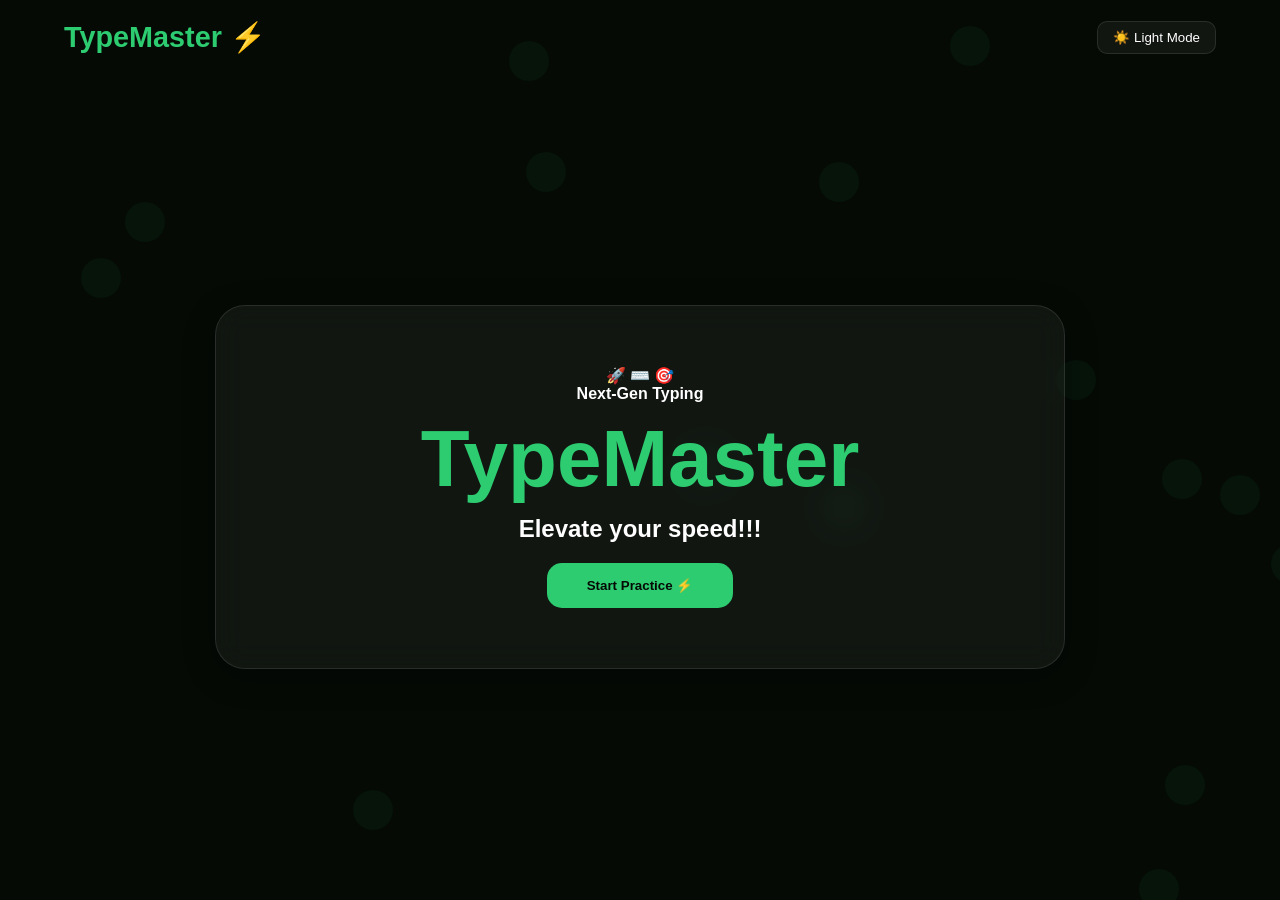
==== commit 6ee14bec: "Update index.html" ====
--- a/index.html
+++ b/index.html
@@ -25,7 +25,7 @@
         <main id="dashboard" class="page active">
             <div class="hero-card glass-card">
                 <div class="hero-emoji-top">🚀 ⌨️ 🎯</div>
-                <p class="hero-sub">Next-Gen Typing</p>
+                <p class="hero-sub"><b>Next-Gen Typing</b></p>
                 <h1 class="hero-title">TypeMaster</h1>
                 <p class="hero-tagline">Elevate your speed!!!</p>
                 <button class="btn-primary" onclick="navigateTo('practice')">Start Practice ⚡</button>
@@ -63,7 +63,7 @@
 
     <div id="modal-overlay" class="modal hidden">
         <div class="glass-card modal-box">
-            <h2>🏆 Results</h2>
+            <h2>🏆 Test Completed!</h2>
             <div id="final-results"></div>
             <div class="modal-actions">
                 <button class="btn-primary" onclick="resetTest()">Try Again</button>
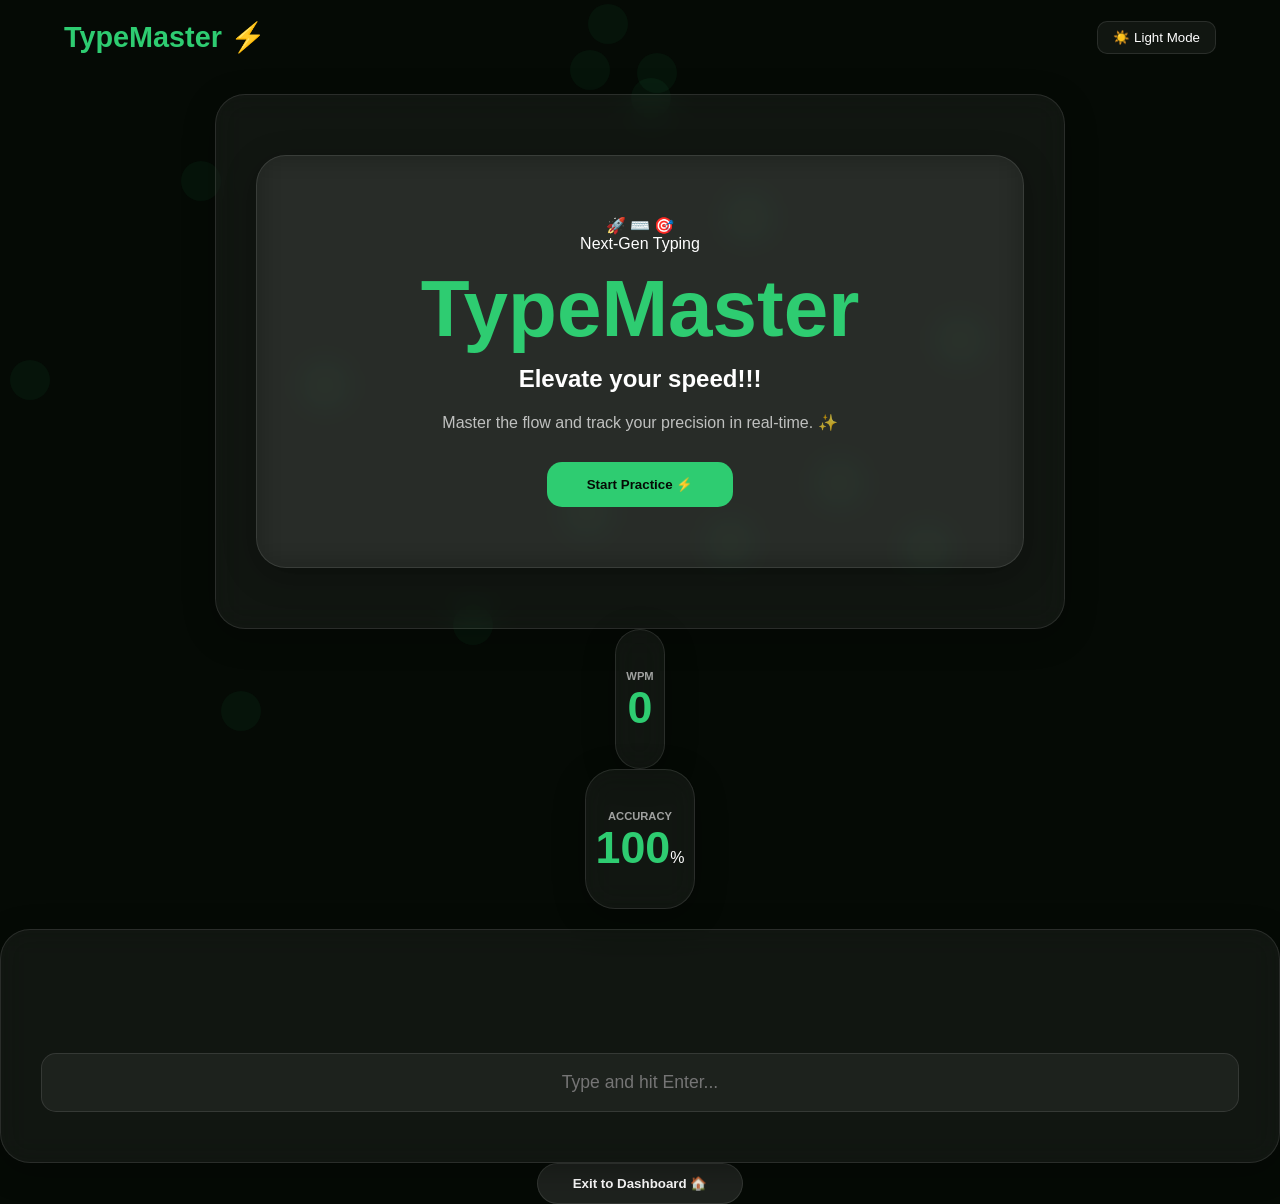
==== commit 8397ffeb: "Update index.html" ====
--- a/index.html
+++ b/index.html
@@ -24,20 +24,14 @@
     <div class="main-wrapper">
         <main id="dashboard" class="page active">
             <div class="hero-card glass-card">
-                <div class="hero-emoji-top">🚀 ⌨️ 🎯</div>
-                <p class="hero-sub"><b>Next-Gen Typing</b></p>
-                <h1 class="hero-title">TypeMaster</h1>
-                <p class="hero-tagline">Elevate your speed!!!</p>
-                <button class="btn-primary" onclick="navigateTo('practice')">Start Practice ⚡</button>
-            </div>
-        </main>
-
-        <main id="practice" class="page">
-            <div class="practice-layout">
-                <div class="stats-grid">
-                    <div class="glass-card stat-tile">
-                        <span class="label">TIME</span>
-                        <span id="timer" class="value">0</span>
+                <div class="hero-card glass-card">
+                    <div class="hero-emoji-top">🚀 ⌨️ 🎯</div>
+                        <p class="hero-sub color-adaptive">Next-Gen Typing</p>
+                        <h1 class="hero-title">TypeMaster</h1>
+                        <p class="hero-tagline color-adaptive">Elevate your speed!!!</p>
+                        <p class="hero-desc color-adaptive">Master the flow and track your precision in real-time. ✨</p>
+                        <button class="btn-primary" onclick="navigateTo('practice')">Start Practice ⚡</button>
+                    </div>
                     </div>
                     <div class="glass-card stat-tile">
                         <span class="label">WPM</span>
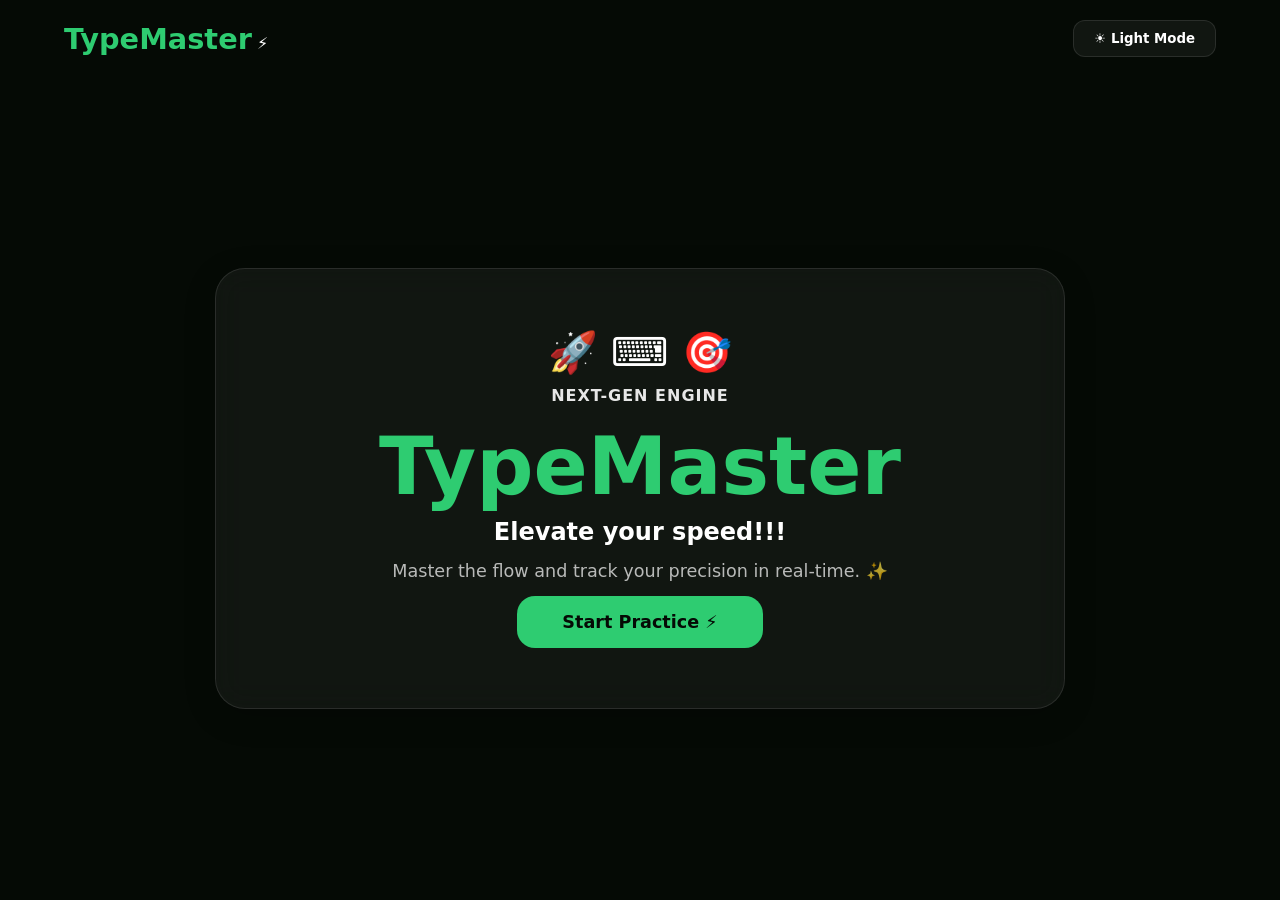
==== commit a1b46f0b: "Update index.html" ====
--- a/index.html
+++ b/index.html
@@ -2,12 +2,12 @@
 <html lang="en">
 <head>
     <meta charset="UTF-8">
-    <meta name="viewport" content="width=device-width, initial-scale=1.0">
-    <title>TypeMaster</title>
+    <meta name="viewport" content="width=device-width, initial-scale=1.0, maximum-scale=1.0, user-scalable=no">
+    <title>TypeMaster ⚡ | Precision Glass</title>
     <link rel="stylesheet" href="style.css">
 </head>
 <body class="dark-mode">
-    <div id="bubbles" class="bubble-container"></div>
+    <div class="bubble-container" id="bubbles"></div>
 
     <audio id="key-sound" src="https://cdn.pixabay.com/audio/2022/03/15/audio_731385a430.mp3"></audio>
     <audio id="success-sound" src="https://cdn.pixabay.com/audio/2021/08/04/audio_0625c1539c.mp3"></audio>
@@ -15,7 +15,8 @@
     <nav class="glass-nav">
         <div class="nav-content">
             <div class="logo-container">
-                <span class="logo-text">TypeMaster ⚡</span>
+                <span class="logo-text">TypeMaster</span>
+                <span class="logo-bolt">⚡</span>
             </div>
             <button id="theme-toggle" class="theme-btn-styled">☀️ Light Mode</button>
         </div>
@@ -24,32 +25,44 @@
     <div class="main-wrapper">
         <main id="dashboard" class="page active">
             <div class="hero-card glass-card">
-                <div class="hero-card glass-card">
-                    <div class="hero-emoji-top">🚀 ⌨️ 🎯</div>
-                        <p class="hero-sub color-adaptive">Next-Gen Typing</p>
-                        <h1 class="hero-title">TypeMaster</h1>
-                        <p class="hero-tagline color-adaptive">Elevate your speed!!!</p>
-                        <p class="hero-desc color-adaptive">Master the flow and track your precision in real-time. ✨</p>
-                        <button class="btn-primary" onclick="navigateTo('practice')">Start Practice ⚡</button>
-                    </div>
+                <div class="hero-emoji-top">🚀 ⌨️ 🎯</div>
+                <p class="hero-sub color-adaptive">Next-Gen Engine</p>
+                <h1 class="hero-title">TypeMaster</h1>
+                <p class="hero-tagline color-adaptive">Elevate your speed!!!</p>
+                <p class="hero-desc color-adaptive">Master the flow and track your precision in real-time. ✨</p>
+                <button class="btn-primary" onclick="navigateTo('practice')">Start Practice ⚡</button>
+            </div>
+        </main>
+
+        <main id="practice" class="page">
+            <div class="practice-layout">
+                <div class="stats-grid">
+                    <div class="glass-card stat-tile">
+                        <span class="label">⏱️ TIME</span>
+                        <span id="timer" class="value">0</span>
                     </div>
                     <div class="glass-card stat-tile">
-                        <span class="label">WPM</span>
+                        <span class="label">🚀 WPM</span>
                         <span id="wpm" class="value">0</span>
                     </div>
                     <div class="glass-card stat-tile">
-                        <span class="label">ACCURACY</span>
-                        <div class="acc-wrapper"><span id="accuracy" class="value">100</span><span class="unit">%</span></div>
+                        <span class="label">🎯 ACCURACY</span>
+                        <div class="acc-wrapper">
+                            <span id="accuracy" class="value">100</span>
+                            <span class="unit">%</span>
+                        </div>
                     </div>
                 </div>
 
                 <div class="glass-card main-typing-box">
                     <div id="text-display" class="sentence-display"></div>
-                    <input type="text" id="typing-input" placeholder="Type and hit Enter..." autocomplete="off">
+                    <input type="text" id="typing-input" placeholder="Type and hit Enter to finish..." autocomplete="off">
                 </div>
                 
                 <div class="exit-container">
-                    <button class="exit-tile" onclick="navigateTo('dashboard')">Exit to Dashboard 🏠</button>
+                    <button class="exit-tile" onclick="navigateTo('dashboard')">
+                        Exit to Dashboard 🏠
+                    </button>
                 </div>
             </div>
         </main>
@@ -57,11 +70,13 @@
 
     <div id="modal-overlay" class="modal hidden">
         <div class="glass-card modal-box">
-            <h2>🏆 Test Completed!</h2>
-            <div id="final-results"></div>
+            <h2 class="color-adaptive">🏆 Results</h2>
+            
+            <div id="final-results" class="modal-stats-container"></div>
+            
             <div class="modal-actions">
                 <button class="btn-primary" onclick="resetTest()">Try Again</button>
-                <button class="btn-primary" style="background:#444; color:white;" onclick="navigateTo('dashboard')">Home</button>
+                <button class="btn-primary" style="background: #444; color: white;" onclick="navigateTo('dashboard')">Home</button>
             </div>
         </div>
     </div>
--- a/style.css
+++ b/style.css
@@ -1,6 +1,9 @@
+/* --- 1. VARIABLES & THEMES --- */
 :root {
     --accent: #2ecc71;
     --bg-dark: #050a05;
+    --text-main: #ffffff;
+    --text-sub: rgba(255, 255, 255, 0.7);
     --glass: rgba(255, 255, 255, 0.05);
     --border: rgba(255, 255, 255, 0.1);
 }
@@ -8,80 +11,249 @@
 body.light-mode {
     --accent: #e67e22;
     --bg-dark: #f0f2f5;
-    --glass: rgba(255, 255, 255, 0.7);
+    --text-main: #1a1a1a;
+    --text-sub: #444444;
+    --glass: rgba(255, 255, 255, 0.8);
     --border: rgba(0, 0, 0, 0.1);
 }
 
-* { box-sizing: border-box; margin: 0; padding: 0; font-family: 'Inter', sans-serif; }
-body { background: var(--bg-dark); color: white; height: 100vh; overflow: hidden; display: flex; flex-direction: column; transition: 0.3s; }
-
-/* NAV */
-.glass-nav { padding: 20px 5%; display: flex; justify-content: center; }
-.nav-content { width: 100%; max-width: 1200px; display: flex; justify-content: space-between; align-items: center; }
+/* --- 2. RESET & BASE --- */
+* { 
+    box-sizing: border-box; 
+    margin: 0; 
+    padding: 0; 
+    font-family: 'Inter', 'Segoe UI', system-ui, sans-serif; 
+}
+
+body { 
+    background-color: var(--bg-dark); 
+    color: var(--text-main); 
+    height: 100vh; 
+    overflow: hidden; 
+    display: flex; 
+    flex-direction: column; 
+    transition: background 0.3s, color 0.3s;
+}
+
+/* --- 3. NAVIGATION --- */
+.glass-nav { 
+    padding: 20px 5%; 
+    display: flex; 
+    justify-content: center; 
+}
+
+.nav-content { 
+    width: 100%; 
+    max-width: 1200px; 
+    display: flex; 
+    justify-content: space-between; 
+    align-items: center; 
+}
+
 .logo-text { font-size: 1.8rem; font-weight: 800; color: var(--accent); }
-.theme-btn-styled { background: var(--glass); border: 1px solid var(--border); color: white; padding: 8px 15px; border-radius: 10px; cursor: pointer; }
-body.light-mode .theme-btn-styled { color: #000; }
-
-/* LAYOUT */
-.main-wrapper { flex: 1; display: flex; align-items: center; justify-content: center; padding: 20px; }
-.page { display: none; width: 100%; max-width: 850px; flex-direction: column; align-items: center; }
-.page.active { display: flex; animation: fadeIn 0.4s ease; }
-
-/* GLASS CARDS */
-.glass-card { background: var(--glass); backdrop-filter: blur(15px); border: 1px solid var(--border); border-radius: 30px; box-shadow: 0 8px 32px rgba(0,0,0,0.3); }
-
-/* DASHBOARD */
+
+.theme-btn-styled { 
+    background: var(--glass); 
+    border: 1px solid var(--border); 
+    color: var(--text-main); 
+    padding: 10px 20px; 
+    border-radius: 12px; 
+    cursor: pointer; 
+    font-weight: 600;
+    display: flex;
+    align-items: center;
+    gap: 8px;
+}
+
+/* --- 4. LAYOUT SYSTEM --- */
+.main-wrapper { 
+    flex: 1; 
+    display: flex; 
+    align-items: center; 
+    justify-content: center; 
+    padding: 20px; 
+}
+
+.page { 
+    display: none; 
+    width: 100%; 
+    max-width: 850px; 
+    flex-direction: column; 
+    align-items: center; 
+}
+
+.page.active { display: flex; animation: fadeIn 0.4s ease forwards; }
+
+.glass-card { 
+    background: var(--glass); 
+    backdrop-filter: blur(15px); 
+    -webkit-backdrop-filter: blur(15px);
+    border: 1px solid var(--border); 
+    border-radius: 30px; 
+    box-shadow: 0 8px 32px rgba(0,0,0,0.2); 
+}
+
+/* --- 5. DASHBOARD (HERO) --- */
 .hero-card { padding: 60px 40px; text-align: center; width: 100%; }
-.hero-title { font-size: 5rem; font-weight: 900; color: var(--accent); margin: 10px 0; }
-.hero-tagline { font-size: 1.5rem; font-weight: 600; margin-bottom: 20px; }
-.hero-desc { opacity: 0.7; max-width: 500px; margin: 0 auto 30px; }
-
-/* PRACTICE */
+
+.hero-emoji-top { font-size: 2.5rem; margin-bottom: 10px; }
+
+.hero-title { 
+    font-size: 5rem; 
+    font-weight: 900; 
+    color: var(--accent); 
+    margin: 5px 0; 
+}
+
+.hero-sub, .hero-tagline, .hero-desc { 
+    color: var(--text-main); 
+    margin-bottom: 15px;
+}
+
+.hero-sub { font-weight: 700; opacity: 0.9; text-transform: uppercase; letter-spacing: 1px; }
+.hero-tagline { font-size: 1.5rem; font-weight: 600; }
+.hero-desc { font-size: 1.1rem; opacity: 0.7; max-width: 500px; margin-left: auto; margin-right: auto; }
+
+/* --- 6. PRACTICE PAGE --- */
 .practice-layout { width: 100%; display: flex; flex-direction: column; gap: 20px; }
-.stats-grid { display: grid; grid-template-columns: repeat(3, 1fr); gap: 20px; width: 100%; }
-.stat-tile { padding: 30px 10px; display: flex; flex-direction: column; align-items: center; justify-content: center; min-height: 140px; }
-.value { font-size: 2.8rem; font-weight: 900; color: var(--accent); }
-.label { font-size: 0.7rem; font-weight: 800; opacity: 0.6; margin-top: 5px; }
-
+
+.stats-grid { 
+    display: grid; 
+    grid-template-columns: repeat(3, 1fr); 
+    gap: 20px; 
+    width: 100%; 
+}
+
+.stat-tile { 
+    padding: 30px 10px; 
+    display: flex; 
+    flex-direction: column; 
+    align-items: center; 
+    justify-content: center; 
+    min-height: 140px; 
+}
+
+.value { font-size: 3rem; font-weight: 900; color: var(--accent); line-height: 1; }
+.label { font-size: 0.75rem; font-weight: 800; color: var(--text-main); opacity: 0.6; margin-top: 8px; }
+
+/* Typing Box */
 .main-typing-box { padding: 50px 40px; text-align: center; }
-.sentence-display { font-size: 1.8rem; margin-bottom: 30px; color: rgba(255,255,255,0.3); min-height: 1.5em; }
-.sentence-display span.correct { color: var(--accent); text-shadow: 0 0 10px var(--accent); }
-.sentence-display span.incorrect { color: #ff4757; background: rgba(255, 71, 87, 0.2); border-radius: 4px; }
-
-#typing-input { width: 100%; background: rgba(255,255,255,0.05); border: 1px solid var(--border); border-radius: 15px; padding: 18px; color: white; text-align: center; font-size: 1.1rem; outline: none; }
-
-/* BUTTONS */
-.btn-primary { background: var(--accent); color: #050a05; padding: 15px 40px; border-radius: 15px; border: none; font-weight: 800; cursor: pointer; transition: 0.3s; }
+
+.sentence-display { 
+    font-size: 1.8rem; 
+    margin-bottom: 30px; 
+    color: var(--text-main);
+    opacity: 0.3; /* Un-typed text */
+    min-height: 1.5em; 
+}
+
+.sentence-display span.correct { color: var(--accent); opacity: 1; text-shadow: 0 0 10px var(--accent); }
+.sentence-display span.incorrect { color: #ff4757; opacity: 1; background: rgba(255, 71, 87, 0.2); border-radius: 4px; }
+
+#typing-input { 
+    width: 100%; 
+    background: rgba(150,150,150,0.1); 
+    border: 1px solid var(--border); 
+    border-radius: 15px; 
+    padding: 18px; 
+    color: var(--text-main); 
+    text-align: center; 
+    font-size: 1.2rem; 
+    outline: none; 
+}
+
+/* --- 7. BUTTONS & EXIT --- */
+.btn-primary { 
+    background: var(--accent); 
+    color: #050a05; 
+    padding: 16px 45px; 
+    border-radius: 18px; 
+    border: none; 
+    font-weight: 800; 
+    cursor: pointer; 
+    font-size: 1.1rem;
+    transition: transform 0.2s, filter 0.2s; 
+}
+
 .btn-primary:hover { transform: scale(1.05); filter: brightness(1.1); }
-.exit-tile { background: rgba(255,255,255,0.1) !important; border: 1px solid var(--border); padding: 12px 35px; border-radius: 50px; color: white !important; font-weight: 700; cursor: pointer; margin: 0 auto; display: block; }
-
-/* MODAL */
-.modal { position: fixed; inset: 0; background: rgba(0,0,0,0.85); display: flex; align-items: center; justify-content: center; z-index: 1000; backdrop-filter: blur(10px); }
-.modal-box { padding: 40px; text-align: center; max-width: 400px; width: 90%; }
+
+.exit-container { width: 100%; display: flex; justify-content: center; margin-top: 10px; }
+
+.exit-tile { 
+    background: var(--glass) !important; 
+    border: 1px solid var(--border); 
+    padding: 12px 35px; 
+    border-radius: 50px; 
+    color: var(--text-main) !important; 
+    font-weight: 700; 
+    cursor: pointer; 
+}
+
+/* --- 8. RESULTS MODAL --- */
+.modal { 
+    position: fixed; 
+    inset: 0; 
+    background: rgba(0,0,0,0.8); 
+    display: flex; 
+    align-items: center; 
+    justify-content: center; 
+    z-index: 1000; 
+    backdrop-filter: blur(8px); 
+}
+
+.modal-box { 
+    padding: 50px; 
+    text-align: center; 
+    width: 90%; 
+    max-width: 450px; 
+    display: flex;
+    flex-direction: column;
+    align-items: center; /* PERFECT ALIGNMENT */
+}
+
 .hidden { display: none !important; }
-.result-wpm { font-size: 4rem; color: var(--accent); font-weight: 900; margin: 15px 0; }
-.btn-alt { background: rgba(255,255,255,0.1) !important; color: white !important; margin-left: 10px; }
-
-/* RESPONSIVE DESIGN */
+
+/* Modal Stats Matching Accuracy Font */
+.result-value { 
+    font-size: 3.5rem; 
+    color: var(--accent); 
+    font-weight: 900; 
+    margin: 5px 0; 
+}
+
+.modal-subtext {
+    font-size: 1.2rem;
+    color: var(--text-main);
+    opacity: 0.8;
+    margin-bottom: 25px;
+    font-weight: 600;
+}
+
+.modal-actions { display: flex; gap: 15px; margin-top: 10px; }
+
+/* --- 9. RESPONSIVE DESIGN --- */
 @media (max-width: 768px) {
     .hero-title { font-size: 3.5rem; }
     .stats-grid { gap: 10px; }
-    .stat-tile { padding: 20px 5px; min-height: 110px; }
-    .value { font-size: 1.8rem; }
-    .sentence-display { font-size: 1.3rem; }
+    .stat-tile { min-height: 110px; }
+    .value { font-size: 2rem; }
+    .sentence-display { font-size: 1.4rem; }
 }
 
 @media (max-width: 480px) {
     body { overflow-y: auto; }
     .main-wrapper { align-items: flex-start; padding-top: 40px; }
     .stats-grid { grid-template-columns: 1fr; }
-    .hero-title { font-size: 2.8rem; }
-    .main-typing-box { padding: 30px 15px; }
-}
-
-@keyframes fadeIn { from { opacity: 0; transform: translateY(10px); } to { opacity: 1; transform: translateY(0); } }
-
-/* BUBBLES */
+    .hero-title { font-size: 2.5rem; }
+    .modal-actions { flex-direction: column; width: 100%; }
+    .btn-primary { width: 100%; }
+}
+
+/* --- 10. EFFECTS --- */
+@keyframes fadeIn { 
+    from { opacity: 0; transform: translateY(15px); } 
+    to { opacity: 1; transform: translateY(0); } 
+}
+
 .bubble-container { position: fixed; inset: 0; z-index: -1; pointer-events: none; }
-.bubble { position: absolute; background: var(--accent); opacity: 0.05; border-radius: 50%; animation: float 15s infinite ease-in-out; }
-@keyframes float { 0%, 100% { transform: translateY(0) translateX(0); } 50% { transform: translateY(-40px) translateX(20px); } }
+.bubble { position: absolute; background: var(--accent); opacity: 0.05; border-radius: 50%; }
